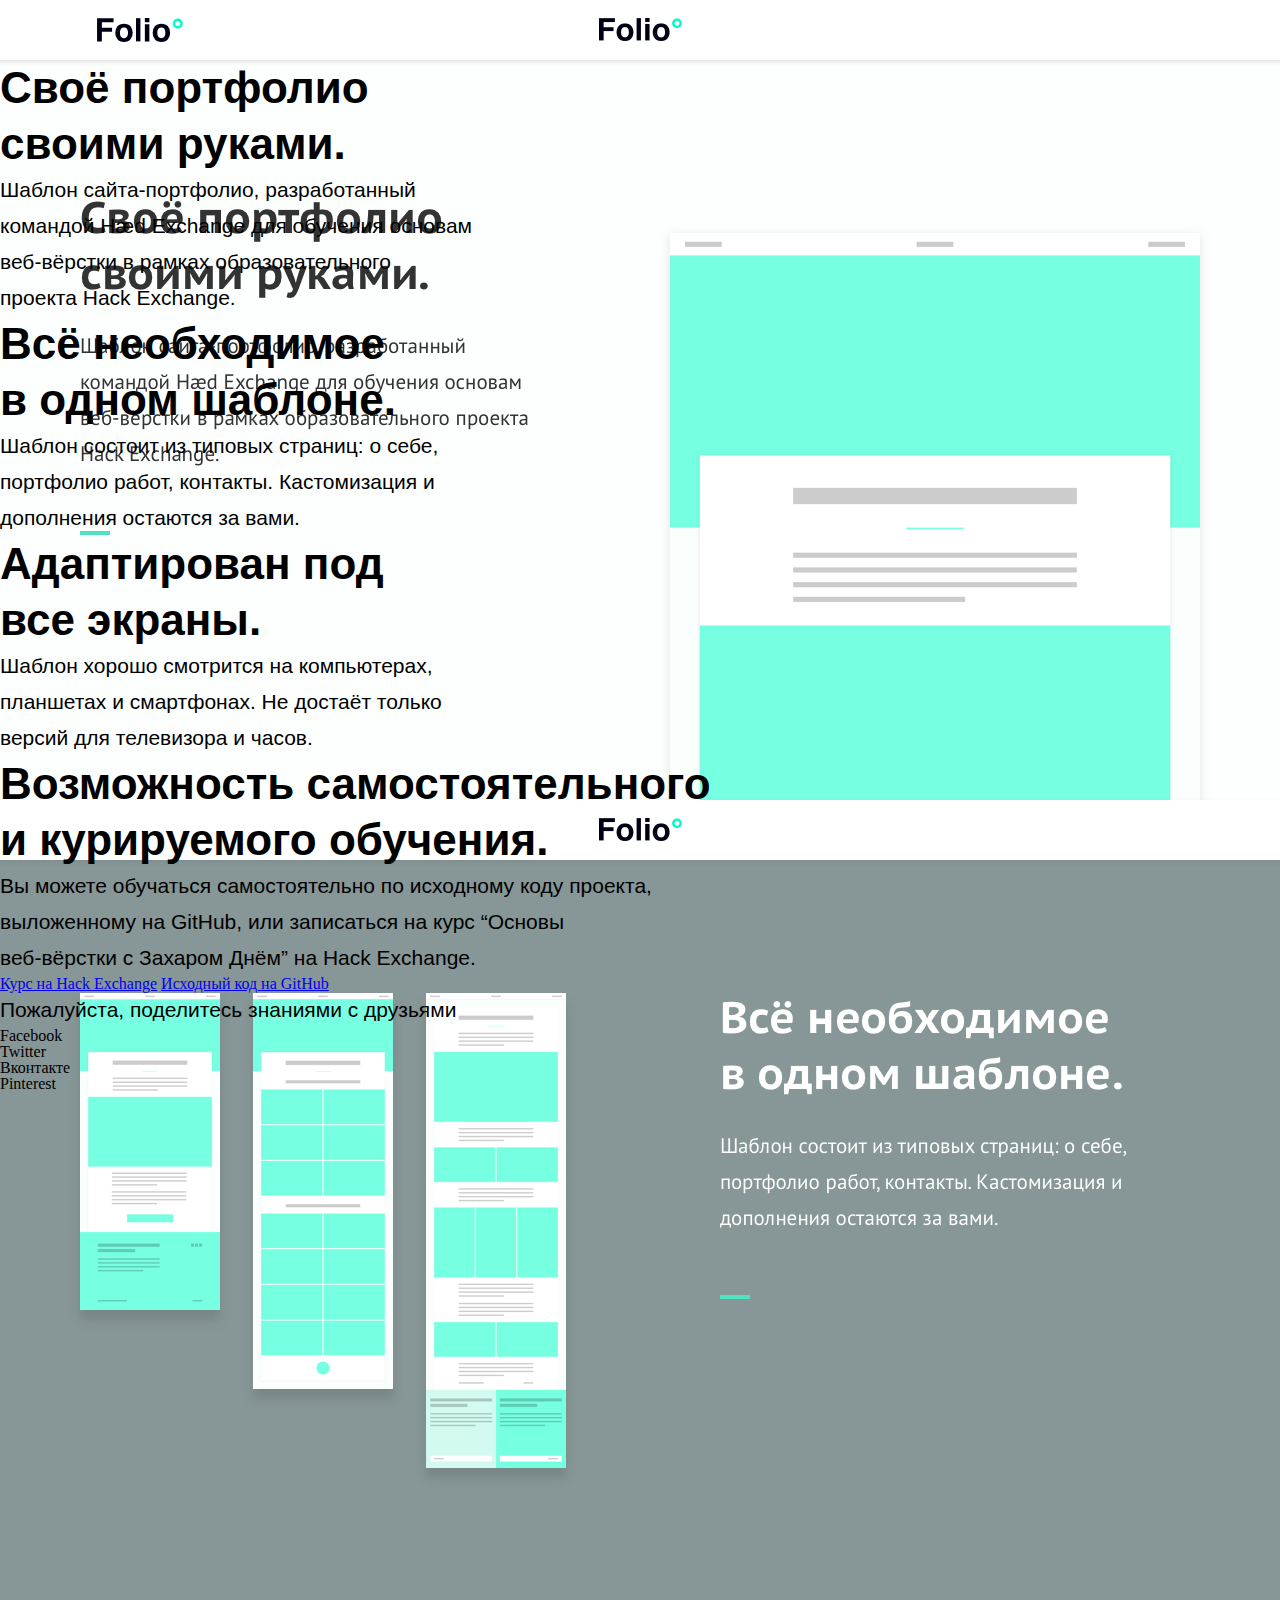
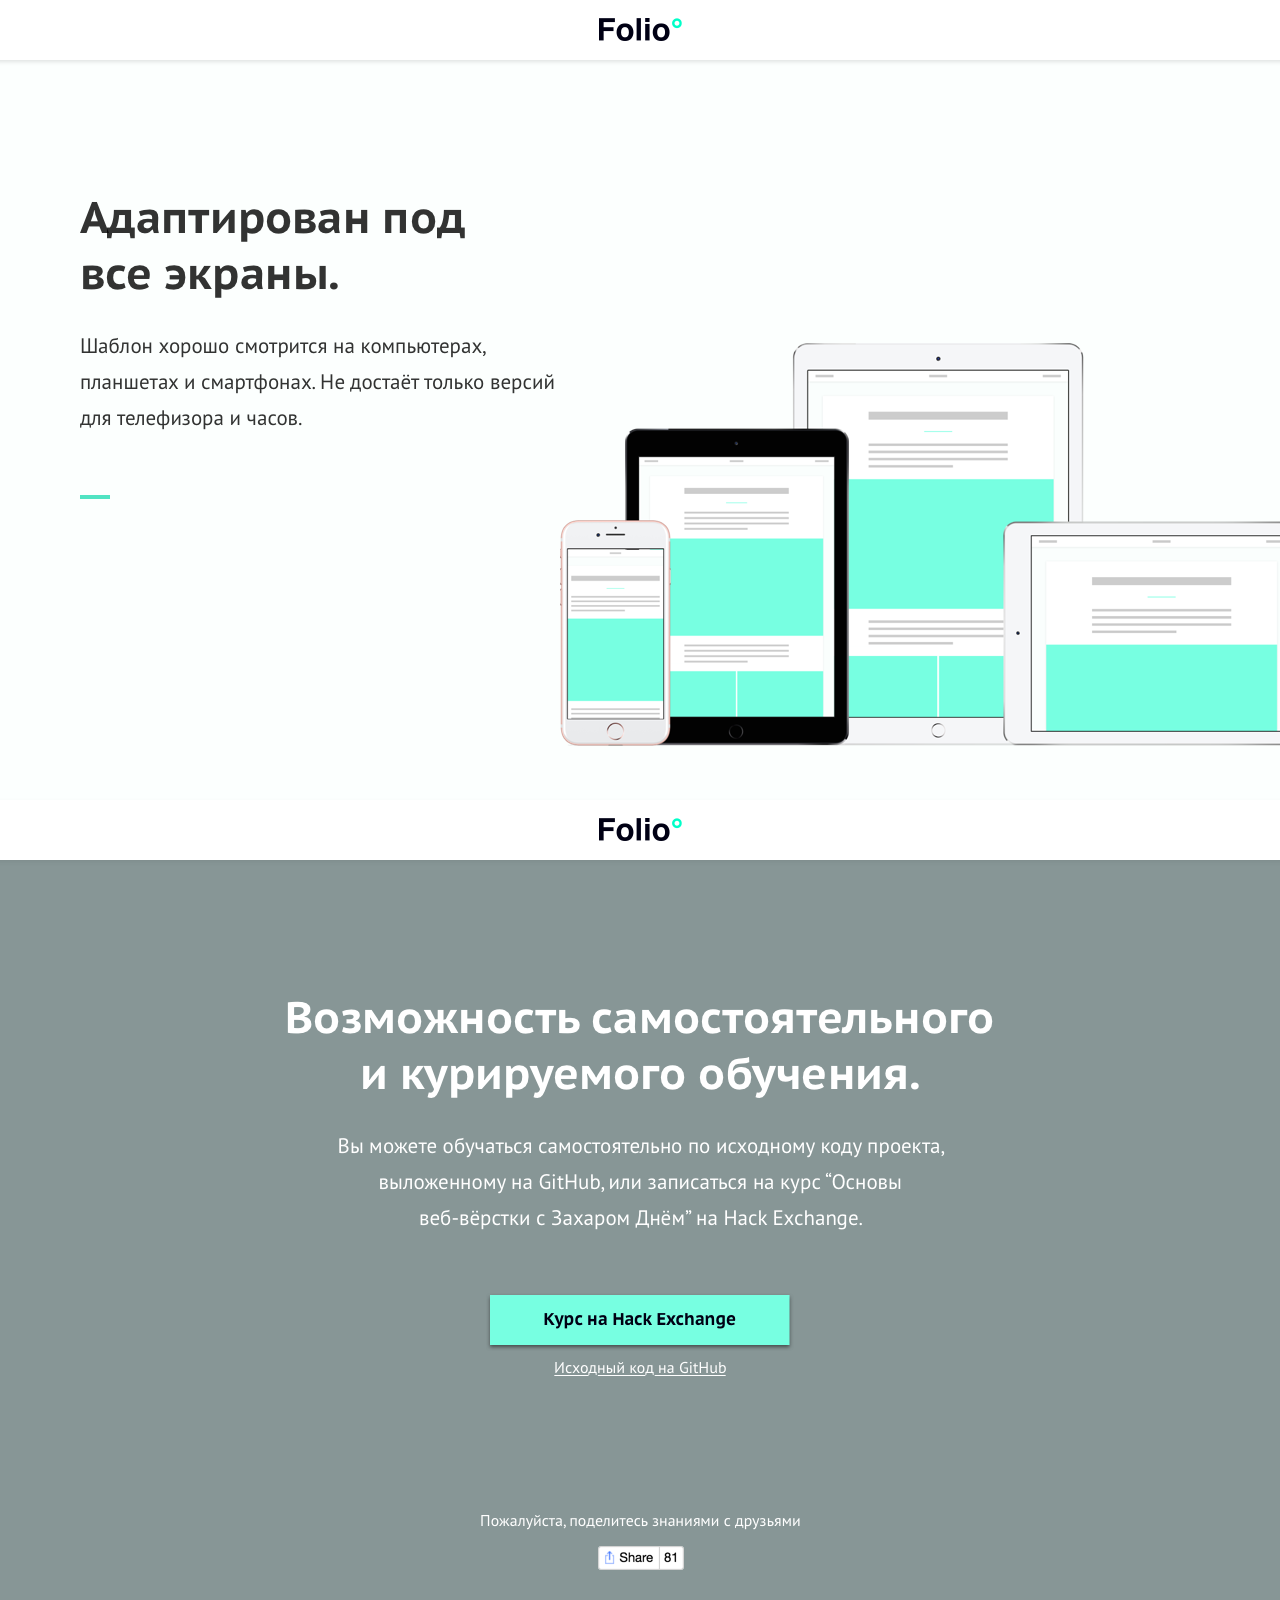
==== folio.html @ 55236703 "Работа над проектом" ====
<!DOCTYPE html>
<html>
  <head>
    <meta charset="utf-8">

    <title>Folio</title>

    <link rel="stylesheet" href="stylesheets/style.css">
  </head>

  <body class="landing">

    <nav class="menubar">
      <div>
        <a class="logo"></a>
      </div>
    </nav>

    <section class="landingWrapper">
      <section class="mainSection left">
        <section>
          <h2>
            Своё портфолио<br>
            своими руками.
          </h2>

          <p>
            Шаблон сайта-портфолио, разработанный<br>
            командой Hæd Exchange для обучения основам<br>
            веб-вёрстки в рамках образовательного<br>
            проекта Hack Exchange.
          </p>

          <figure></figure>
        </section>

        <figure class="mockup" id="mockup1"></figure>
      </section>

      <section class="mainSection right">
        <section>
          <h2>
            Всё необходимое<br>
            в одном шаблоне.
          </h2>

          <p>
            Шаблон состоит из типовых страниц: о себе,<br>
            портфолио работ, контакты. Кастомизация и<br>
            дополнения остаются за вами.
          </p>

          <figure></figure>
        </section>
        <figure class="mockup" id="mockup2"></figure>
      </section>

      <section class="mainSection left">
        <section>
          <h2>
            Адаптирован под<br>
            все экраны.
          </h2>

          <p>
            Шаблон хорошо смотрится на компьютерах,<br>
            планшетах и смартфонах. Не достаёт только<br>
            версий для телевизора и часов.
          </p>

          <figure></figure>
        </section>
        <figure class="mockup" id="mockup3"></figure>
      </section>

      <section class="mainSection section">
        <section>
          <h2>
            Возможность самостоятельного<br>
            и курируемого обучения.
          </h2>

          <p>
            Вы можете обучаться самостоятельно по исходному коду проекта,<br>
            выложенному на GitHub, или записаться на курс “Основы<br>
            веб-вёрстки с Захаром Днём” на Hack Exchange.
          </p>

          <nav>
            <a class="btn large blue" href="http://lessons.hack.exchange">Курс на Hack Exchange</a>
            <a class="btn small clear" href="http://github.com/">Исходный код на GitHub</a>
          </nav>
        </section>

        <footer>
          <p>Пожалуйста, поделитесь знаниями с друзьями</p>

          <div class="social-likes social-likes_single" data-single-title="Поделиться" data-url="http://">
            <div class="facebook" title="Поделиться ссылкой на Фейсбуке">Facebook</div>
            <div class="twitter" title="Поделиться ссылкой в Твиттере">Twitter</div>
            <div class="vkontakte" title="Поделиться ссылкой во Вконтакте">Вконтакте</div>
            <div class="pinterest" title="Поделиться картинкой на Пинтересте" data-media="">Pinterest</div>
          </div>
        </footer>
      </section>
    </section>
  </body>
</html>
---- stylesheets/style.css ----
@import"reset.css";

@import"menubar.css";

/*landing*/
@import"landing.css";
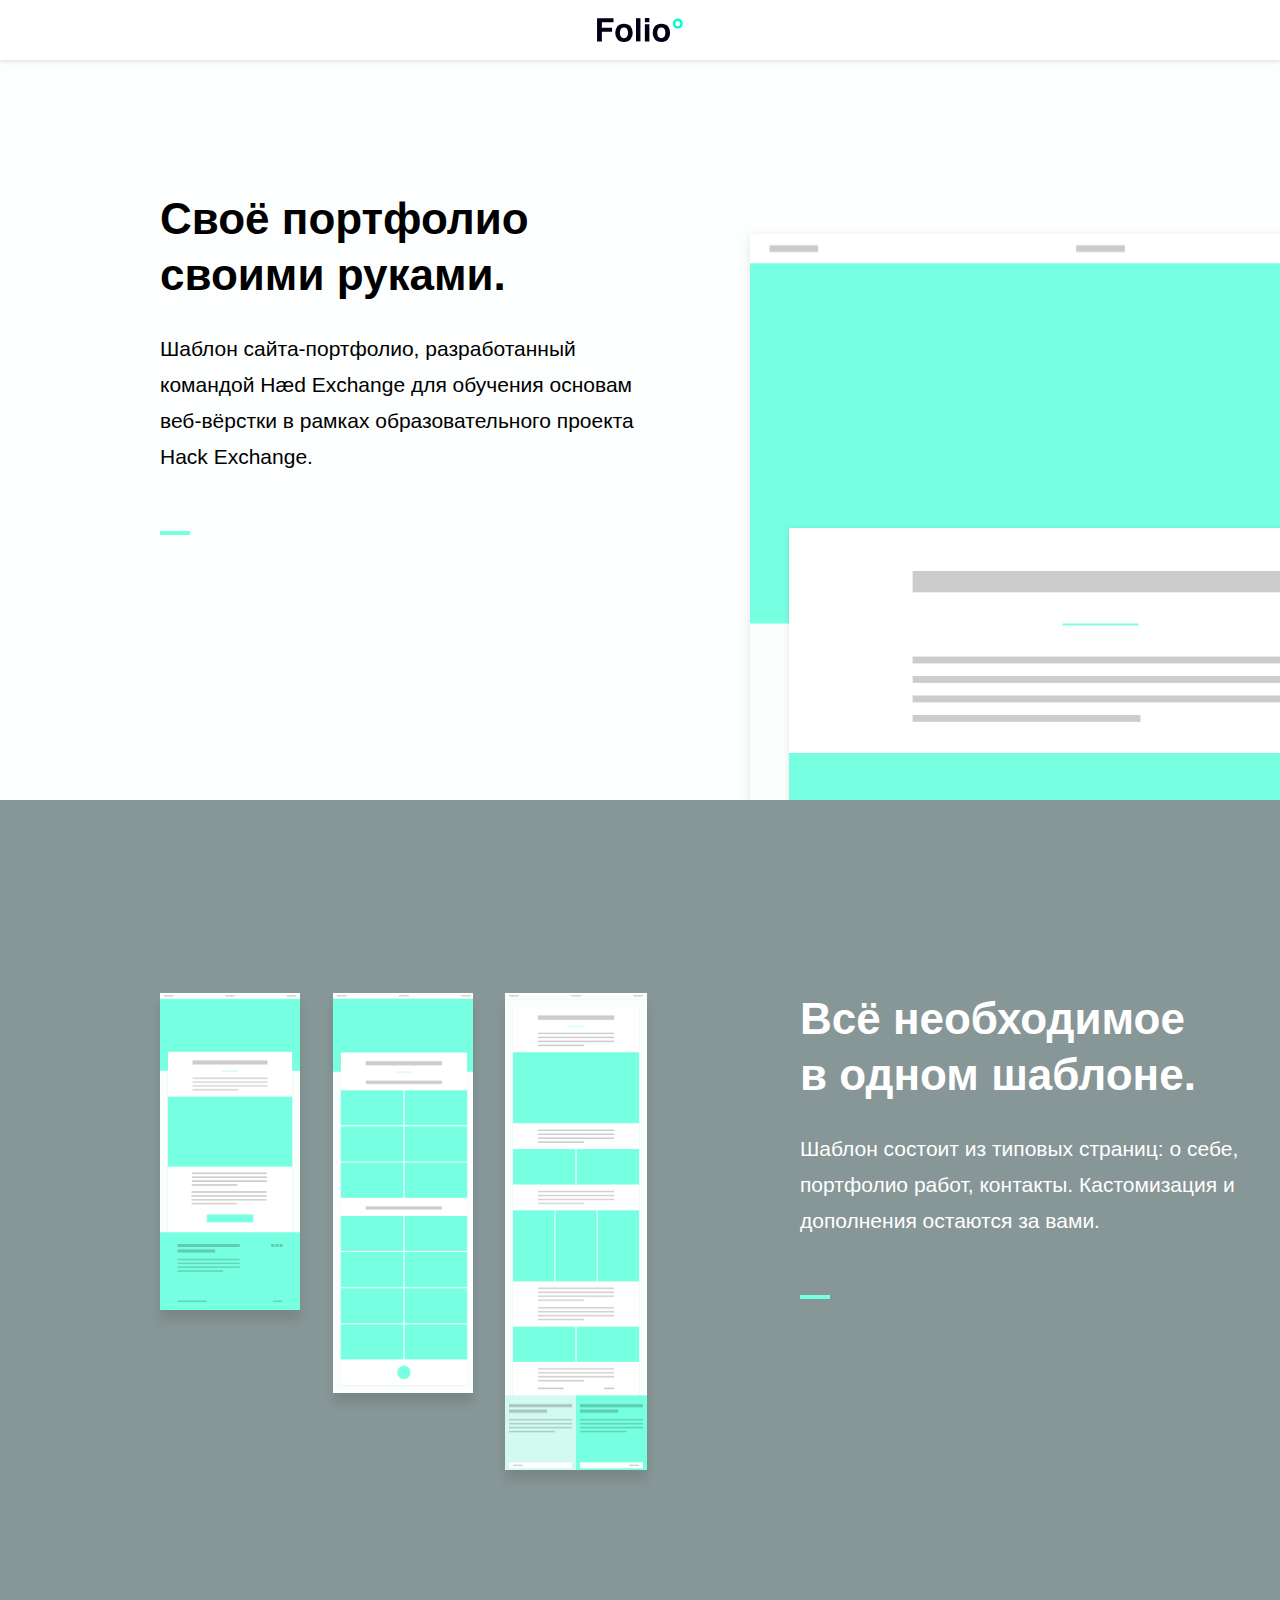
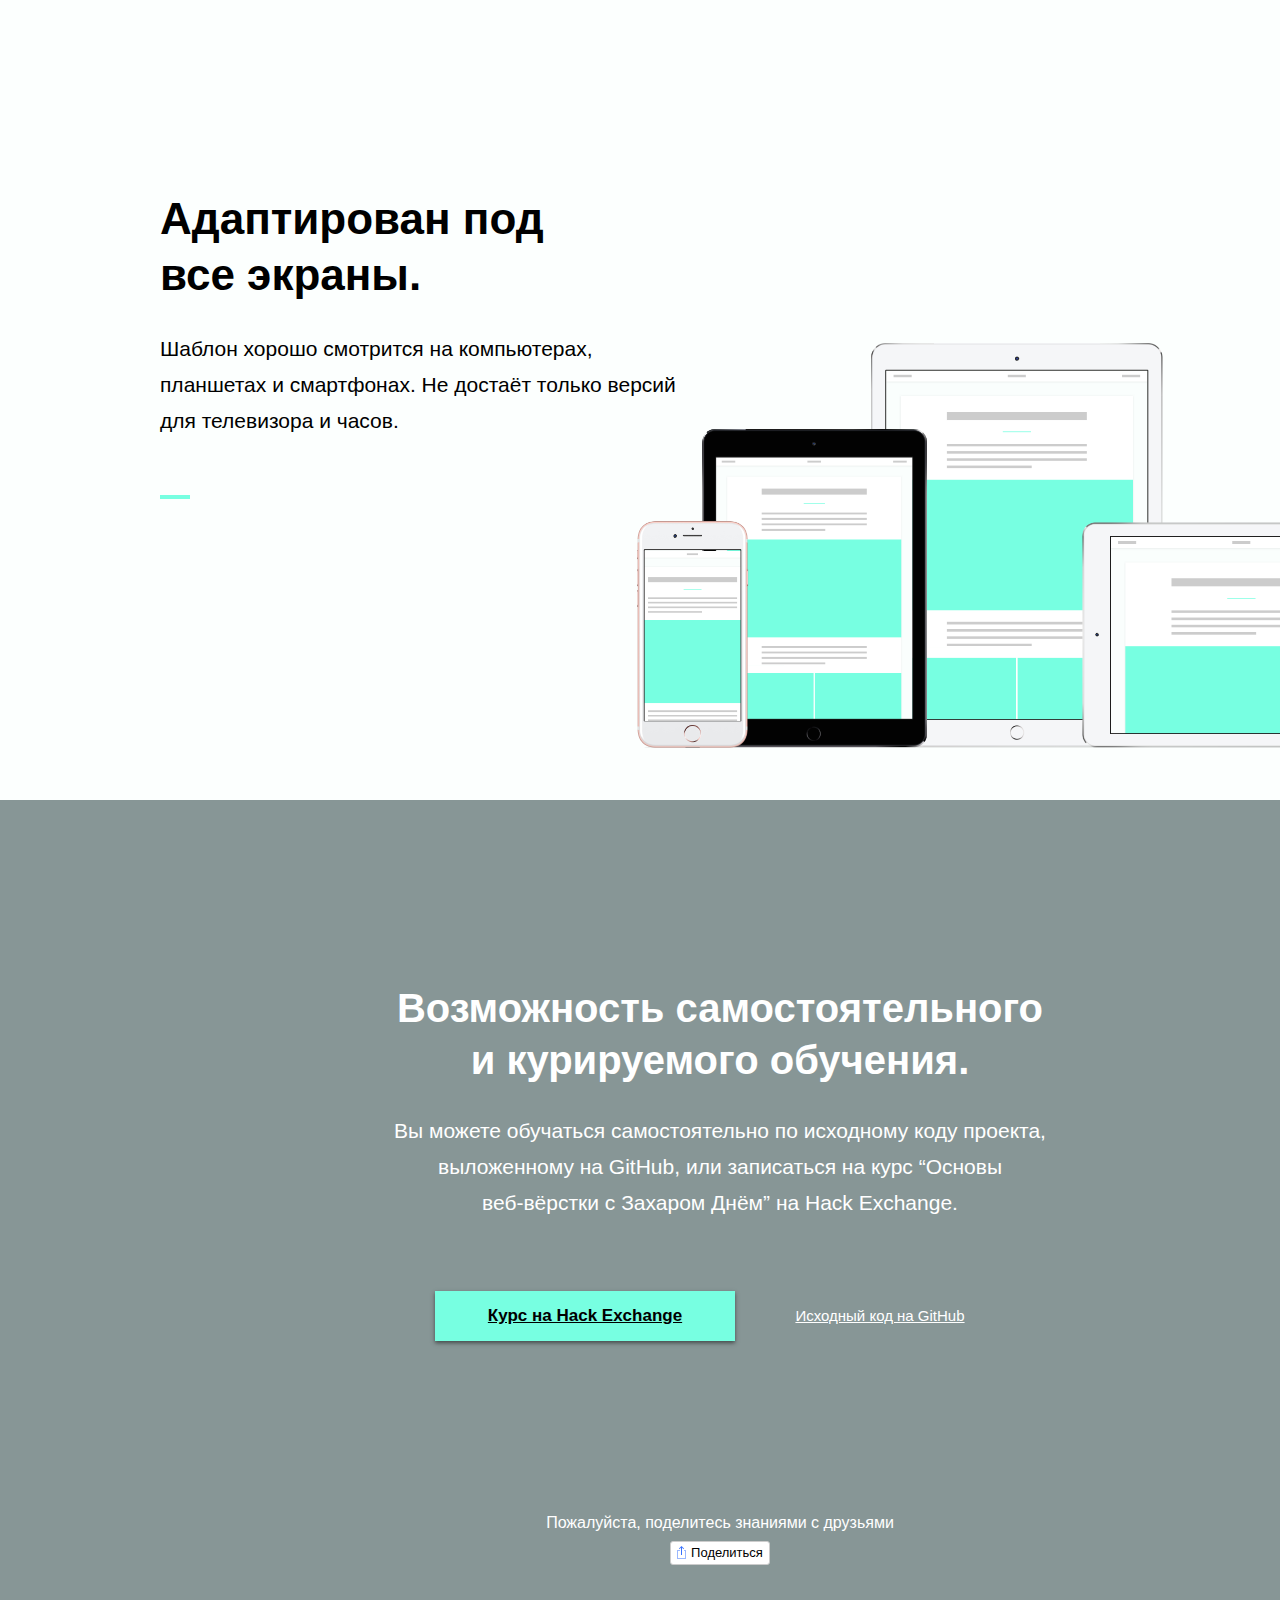
==== commit b8b53e90: "Продолжаю работу над лэндиногом." ====
--- a/folio.html
+++ b/folio.html
@@ -6,6 +6,11 @@
     <title>Folio</title>
 
     <link rel="stylesheet" href="stylesheets/style.css">
+
+    <link rel="icon" type="image/png" href="favicon.png" />
+
+    <script src="javascripts/jquery-3.1.1.js"></script>
+    <script src="javascripts/social-likes.min.js"></script>
   </head>
 
   <body class="landing">
@@ -27,8 +32,8 @@
           <p>
             Шаблон сайта-портфолио, разработанный<br>
             командой Hæd Exchange для обучения основам<br>
-            веб-вёрстки в рамках образовательного<br>
-            проекта Hack Exchange.
+            веб-вёрстки в рамках образовательного проекта<br>
+            Hack Exchange.
           </p>
 
           <figure></figure>
@@ -52,7 +57,13 @@
 
           <figure></figure>
         </section>
-        <figure class="mockup" id="mockup2"></figure>
+
+        <figure class="mockup" id="mockup2-1"></figure>
+
+        <figure class="mockup" id="mockup2-2"></figure>
+
+        <figure class="mockup" id="mockup2-3"></figure>
+
       </section>
 
       <section class="mainSection left">
@@ -64,8 +75,8 @@
 
           <p>
             Шаблон хорошо смотрится на компьютерах,<br>
-            планшетах и смартфонах. Не достаёт только<br>
-            версий для телевизора и часов.
+            планшетах и смартфонах. Не достаёт только версий<br>
+            для телевизора и часов.
           </p>
 
           <figure></figure>
@@ -73,7 +84,7 @@
         <figure class="mockup" id="mockup3"></figure>
       </section>
 
-      <section class="mainSection section">
+      <section class="mainSection center">
         <section>
           <h2>
             Возможность самостоятельного<br>
--- a/stylesheets/style.css
+++ b/stylesheets/style.css
@@ -2,5 +2,9 @@
 
 @import"menubar.css";
 
+@import"social-likes_birman.css";
+
+@import"buttons.css";
+
 /*landing*/
 @import"landing.css";
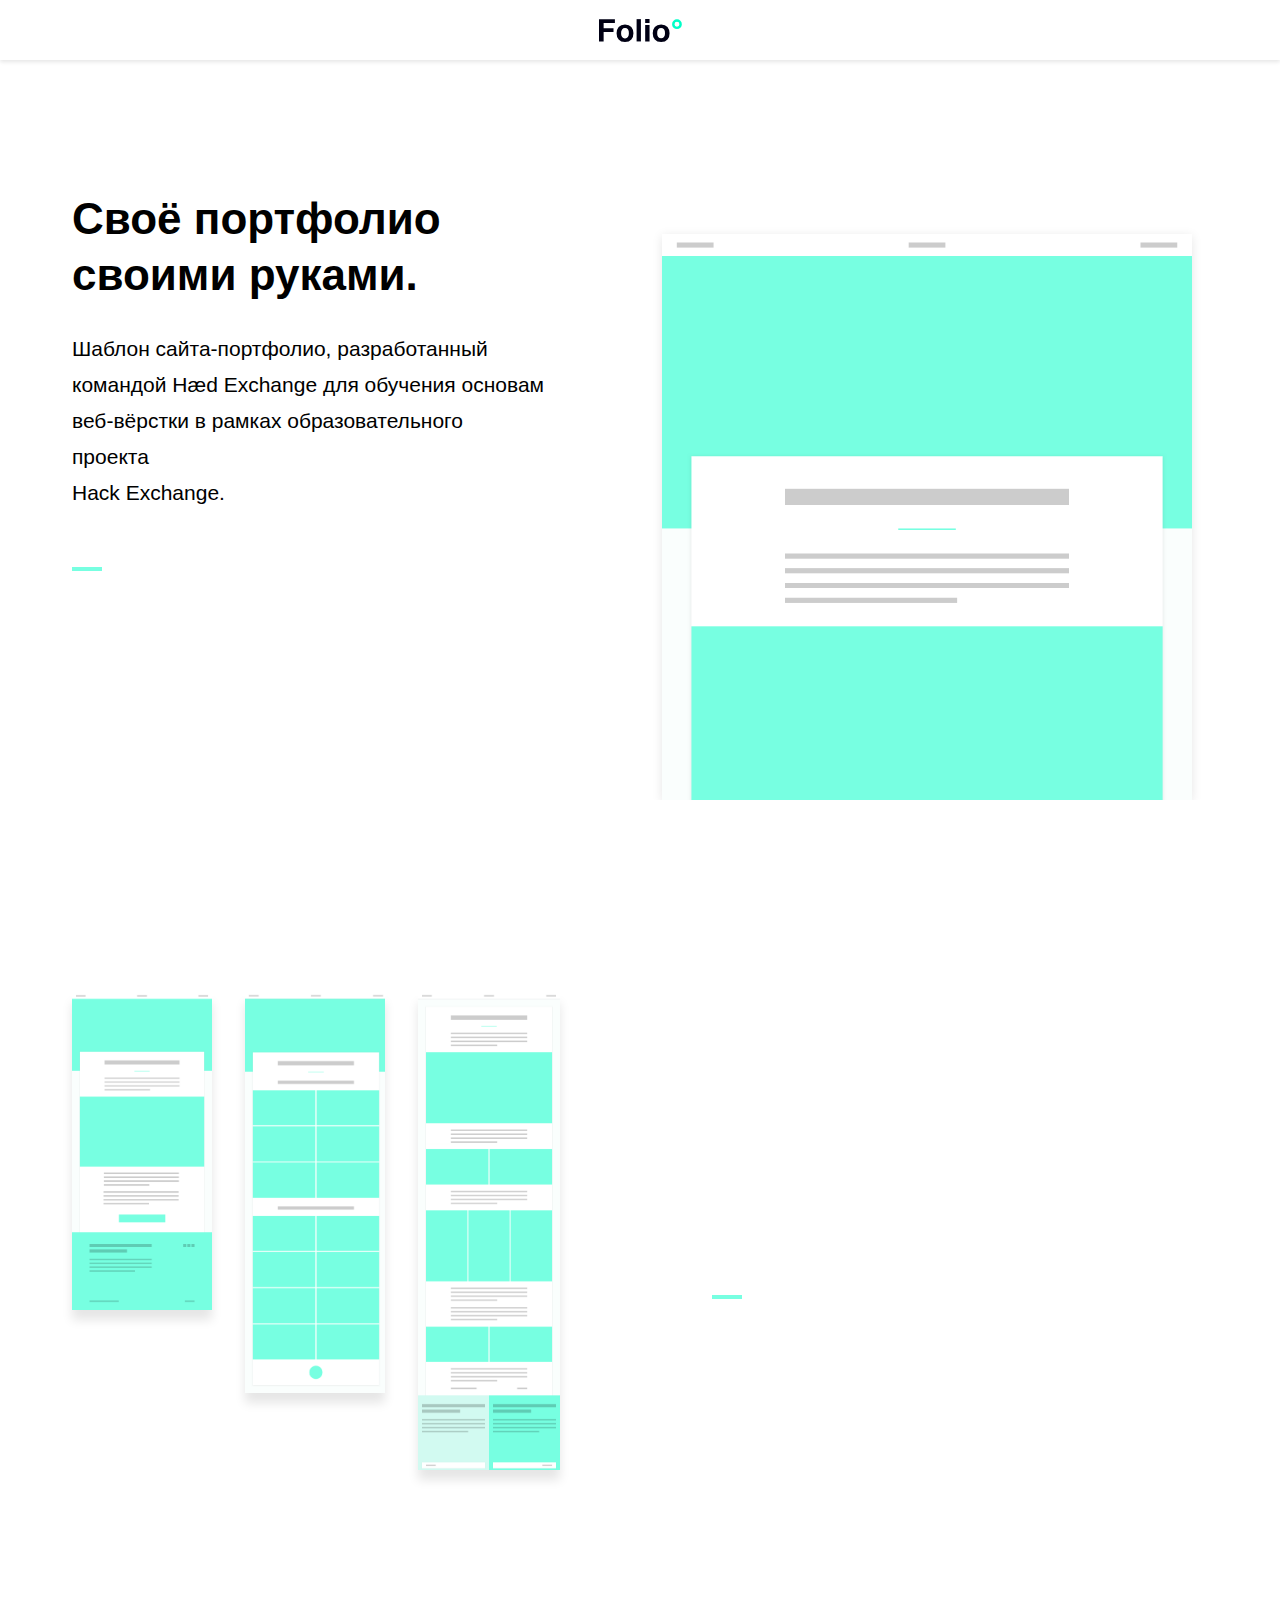
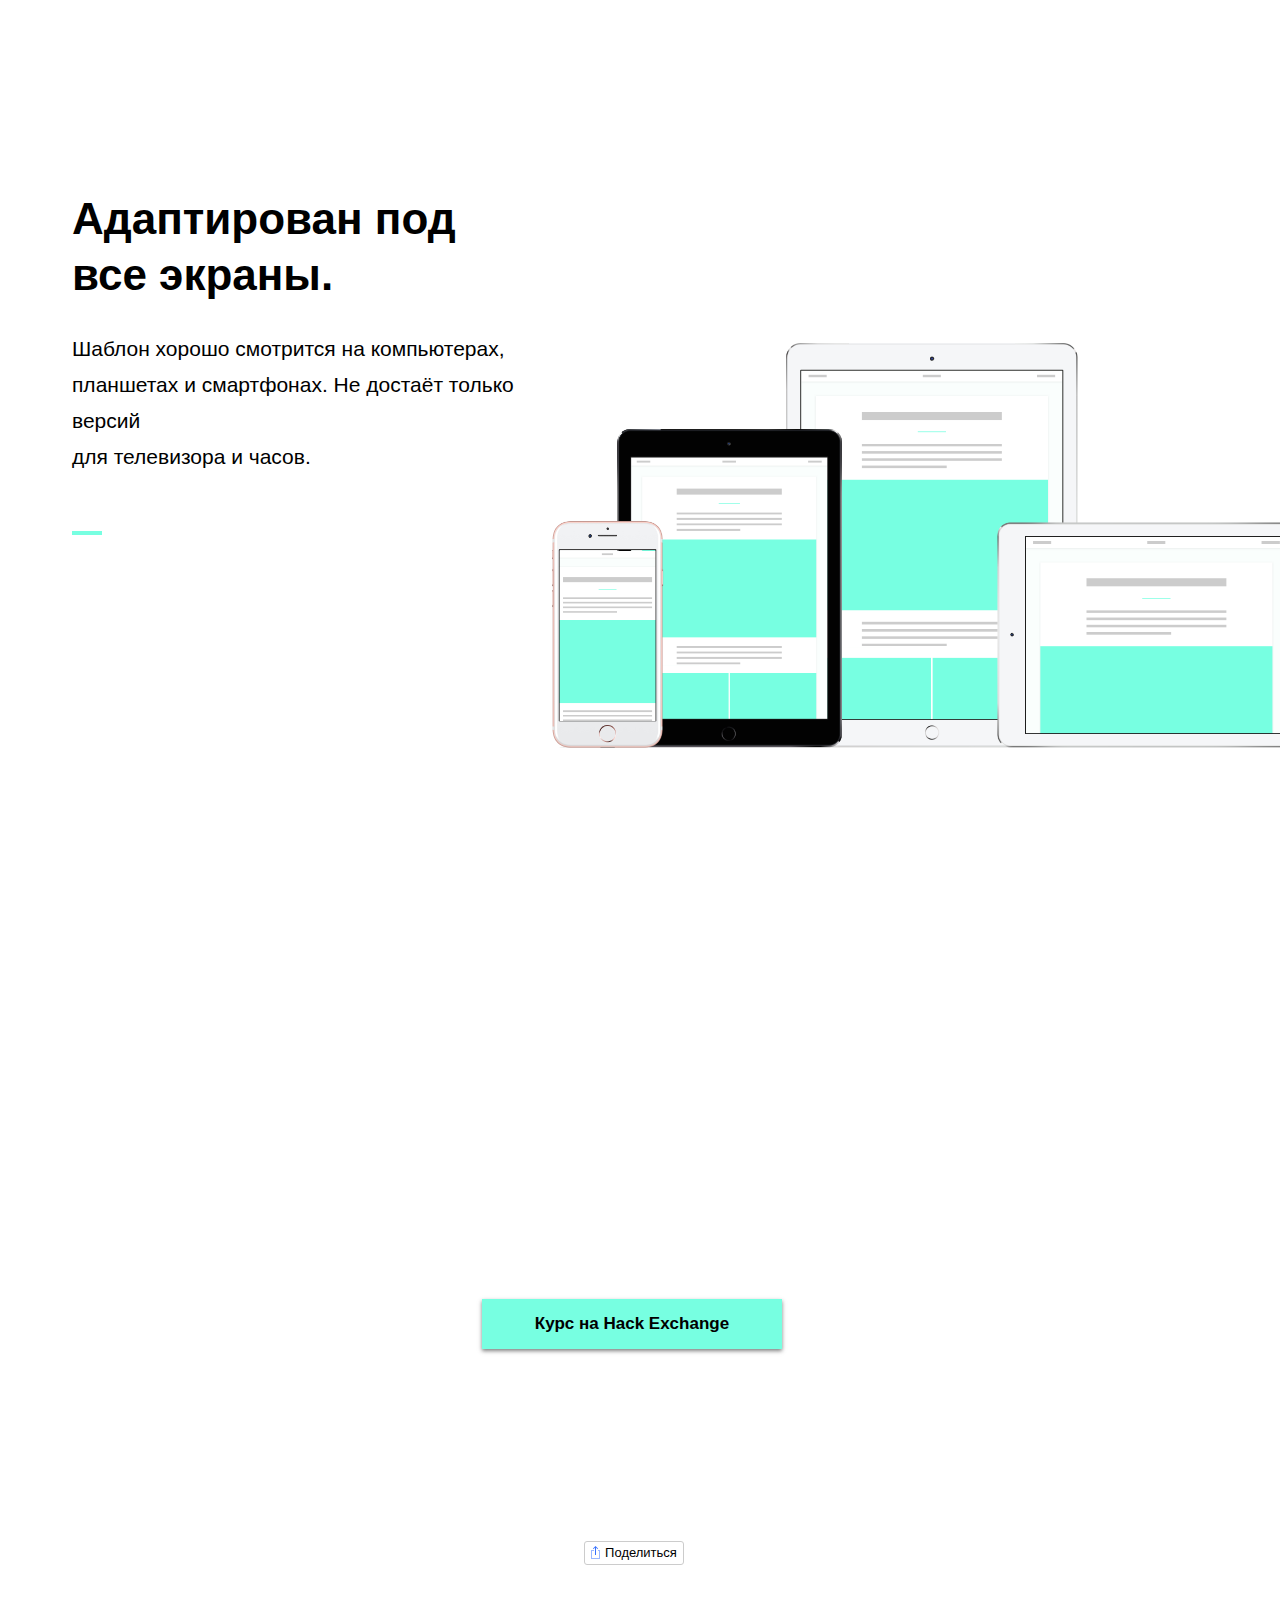
==== commit a56da558: "Закончила медиа запрос на 1180" ====
--- a/folio.html
+++ b/folio.html
@@ -32,7 +32,7 @@
           <p>
             Шаблон сайта-портфолио, разработанный<br>
             командой Hæd Exchange для обучения основам<br>
-            веб-вёрстки в рамках образовательного проекта<br>
+            веб-вёрстки в рамках образовательного<br class="compact"> проекта<br class="full">
             Hack Exchange.
           </p>
 
@@ -75,7 +75,7 @@
 
           <p>
             Шаблон хорошо смотрится на компьютерах,<br>
-            планшетах и смартфонах. Не достаёт только версий<br>
+            планшетах и смартфонах. Не достаёт только<br class="compact"> версий<br class="full">
             для телевизора и часов.
           </p>
 
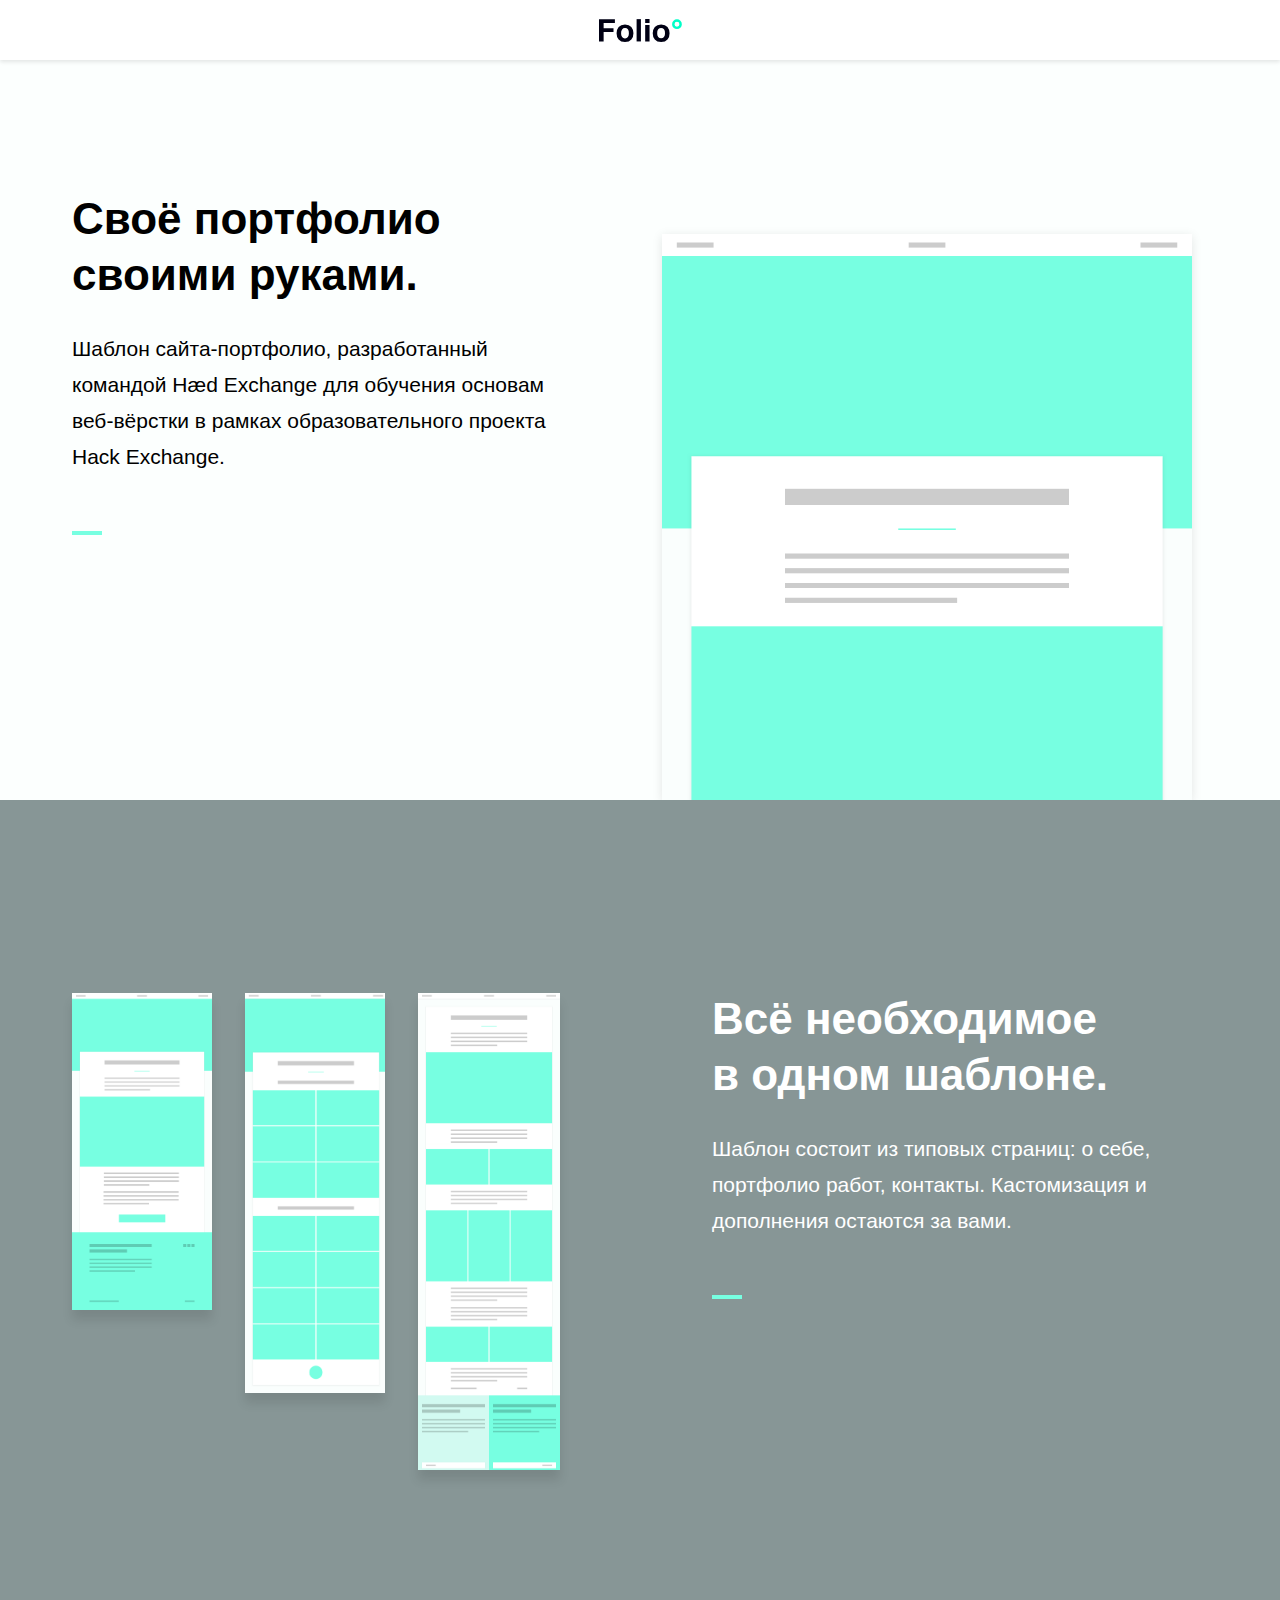
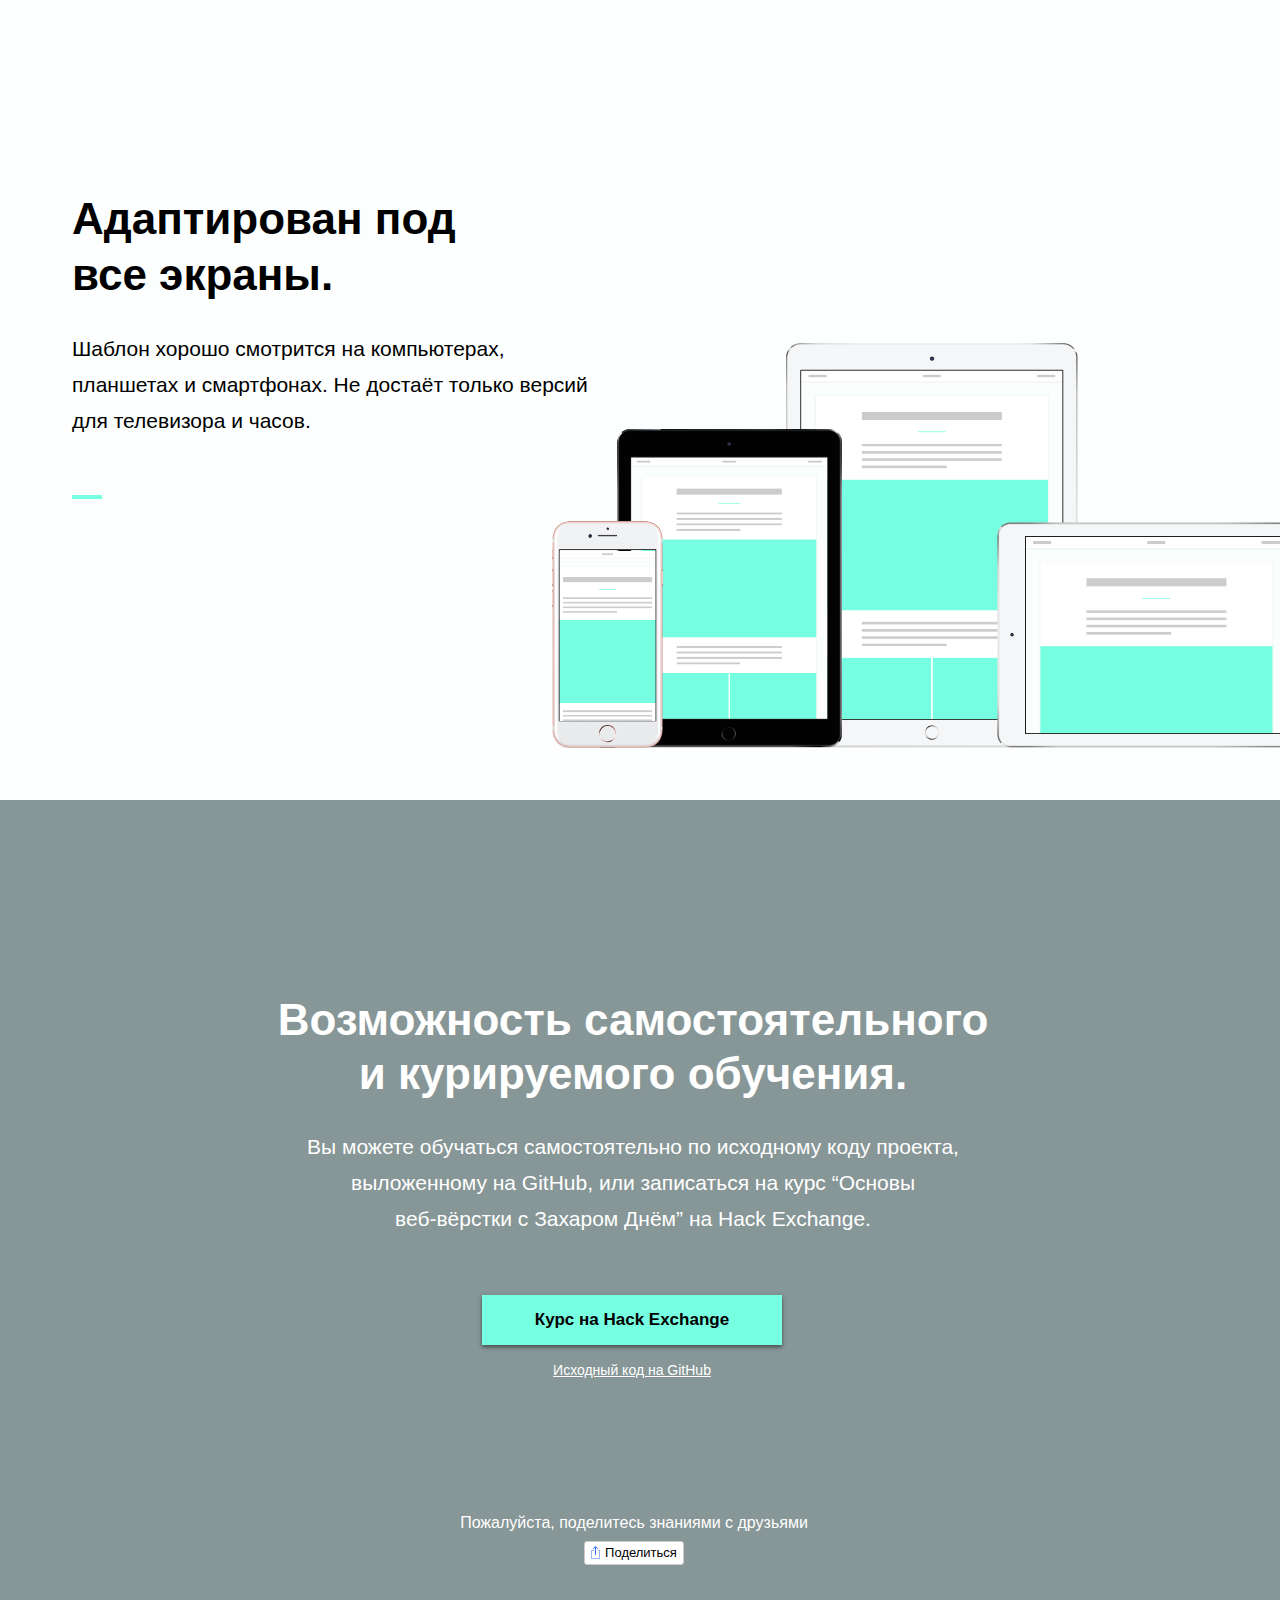
==== commit b3a77586: "Медиа запрос с мокапами для ретины. Картинка для шейра. Оупен граф теги для шейра на Фэйсбук." ====
--- a/folio.html
+++ b/folio.html
@@ -2,19 +2,32 @@
 <html>
   <head>
     <meta charset="utf-8">
+    <meta name="viewport" content="width=device-width">
 
     <title>Folio</title>
 
-    <link rel="stylesheet" href="stylesheets/style.css">
+    <meta name="description" content="Шаблон сайта-портфолио, разработанный командой Hæd Exchange для обучения основам веб-вёрстки в рамках образовательного проекта Hack Exchange.">
+    <meta name="keywords" content="hack, exchange, html, css, javascript, hse, design, rap, yo">
+
+    <meta property="og:type" content="site">
+    <meta property="og:url" content="http://folio.hack.exchange">
+    <meta property="og:title" content="Шаблон сайта-портфолио">
+    <meta property="og:description" content="Шаблон сайта-портфолио, разработанный командой Hæd Exchange для обучения основам веб-вёрстки в рамках образовательного проекта Hack Exchange.">
+    <meta property="og:image" content="url(share.png)">
+
 
     <link rel="icon" type="image/png" href="favicon.png" />
 
+    <link rel="stylesheet" href="stylesheets/style.css">
+
+    <link rel="stylesheet" href="social-likes_birman.css">
     <script src="javascripts/jquery-3.1.1.js"></script>
     <script src="javascripts/social-likes.min.js"></script>
+
+    <style media="screen">
+    </style>
   </head>
-
   <body class="landing">
-
     <nav class="menubar">
       <div>
         <a class="logo"></a>
@@ -106,11 +119,8 @@
         <footer>
           <p>Пожалуйста, поделитесь знаниями с друзьями</p>
 
-          <div class="social-likes social-likes_single" data-single-title="Поделиться" data-url="http://">
-            <div class="facebook" title="Поделиться ссылкой на Фейсбуке">Facebook</div>
-            <div class="twitter" title="Поделиться ссылкой в Твиттере">Twitter</div>
-            <div class="vkontakte" title="Поделиться ссылкой во Вконтакте">Вконтакте</div>
-            <div class="pinterest" title="Поделиться картинкой на Пинтересте" data-media="">Pinterest</div>
+          <div class="social-likes social-likes_single" data-single-title="Поделиться" data-url="http://folio.hack.exchange" data-single-title="Share">
+          	<div class="facebook" title="Share link on Facebook">Facebook</div>
           </div>
         </footer>
       </section>
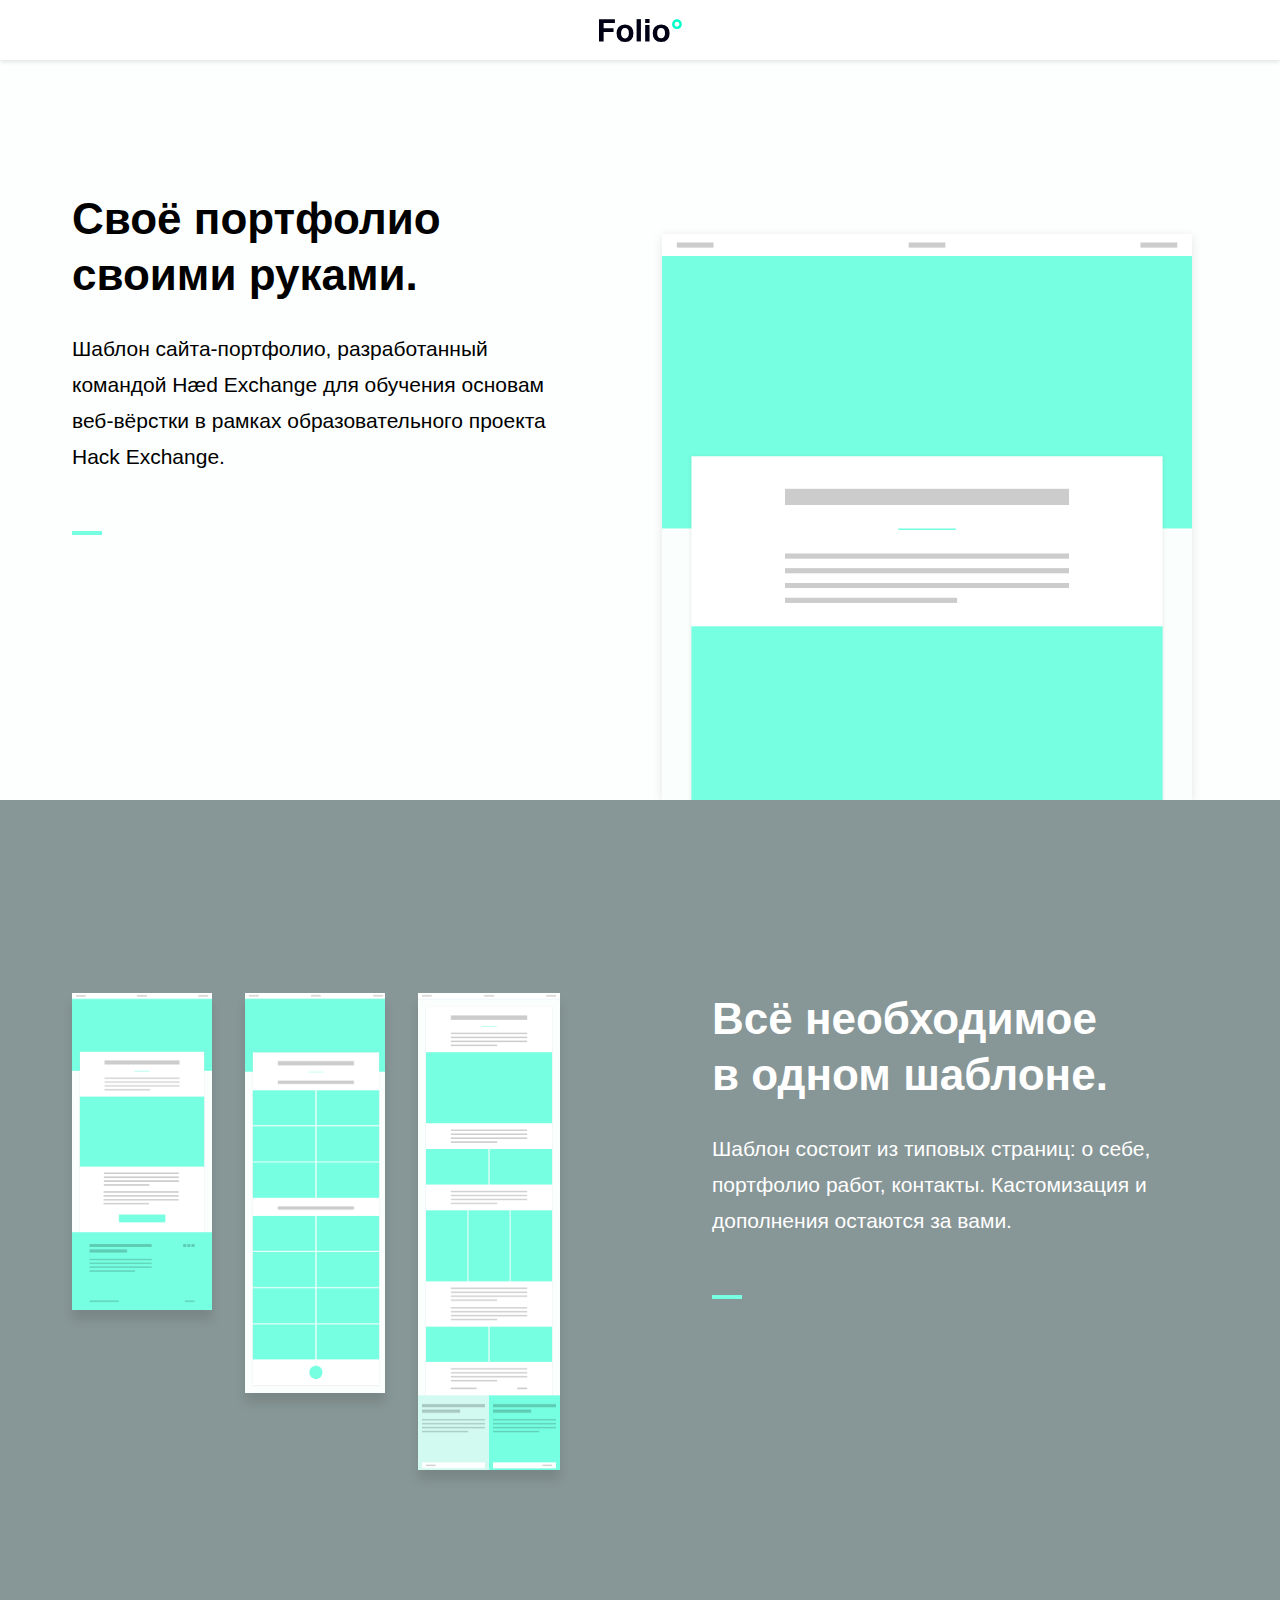
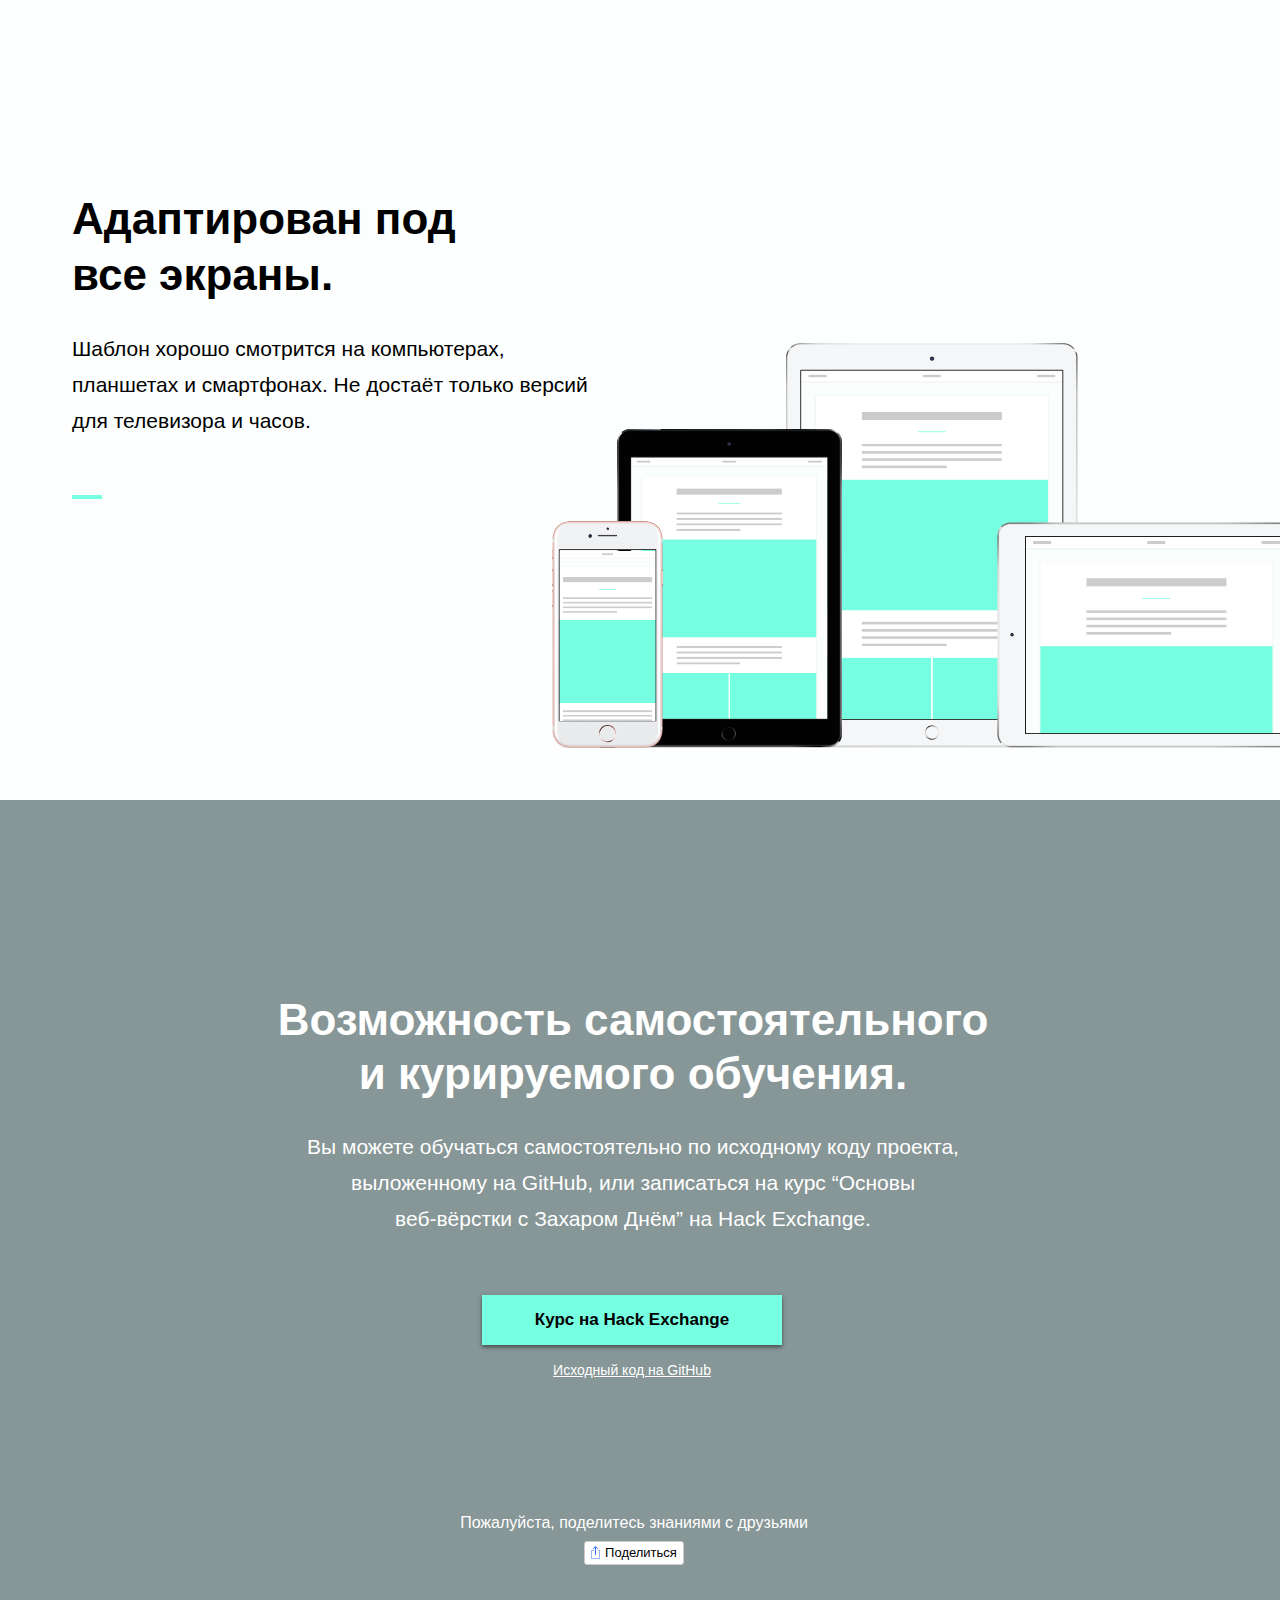
==== commit ae0069b5: "Revert "Медиа запрос с мокапами для ретины. Картинка для шейра. Оупен граф теги для шейра на Фэйсбук" ====
--- a/folio.html
+++ b/folio.html
@@ -13,8 +13,7 @@
     <meta property="og:url" content="http://folio.hack.exchange">
     <meta property="og:title" content="Шаблон сайта-портфолио">
     <meta property="og:description" content="Шаблон сайта-портфолио, разработанный командой Hæd Exchange для обучения основам веб-вёрстки в рамках образовательного проекта Hack Exchange.">
-    <meta property="og:image" content="url(share.png)">
-
+    <meta property="og:image" content="/images/share.png">
 
     <link rel="icon" type="image/png" href="favicon.png" />
 
@@ -27,7 +26,9 @@
     <style media="screen">
     </style>
   </head>
+
   <body class="landing">
+
     <nav class="menubar">
       <div>
         <a class="logo"></a>
@@ -120,8 +121,8 @@
           <p>Пожалуйста, поделитесь знаниями с друзьями</p>
 
           <div class="social-likes social-likes_single" data-single-title="Поделиться" data-url="http://folio.hack.exchange" data-single-title="Share">
-          	<div class="facebook" title="Share link on Facebook">Facebook</div>
-          </div>
+           <div class="facebook" title="Share link on Facebook">Facebook
+         </div>
         </footer>
       </section>
     </section>
